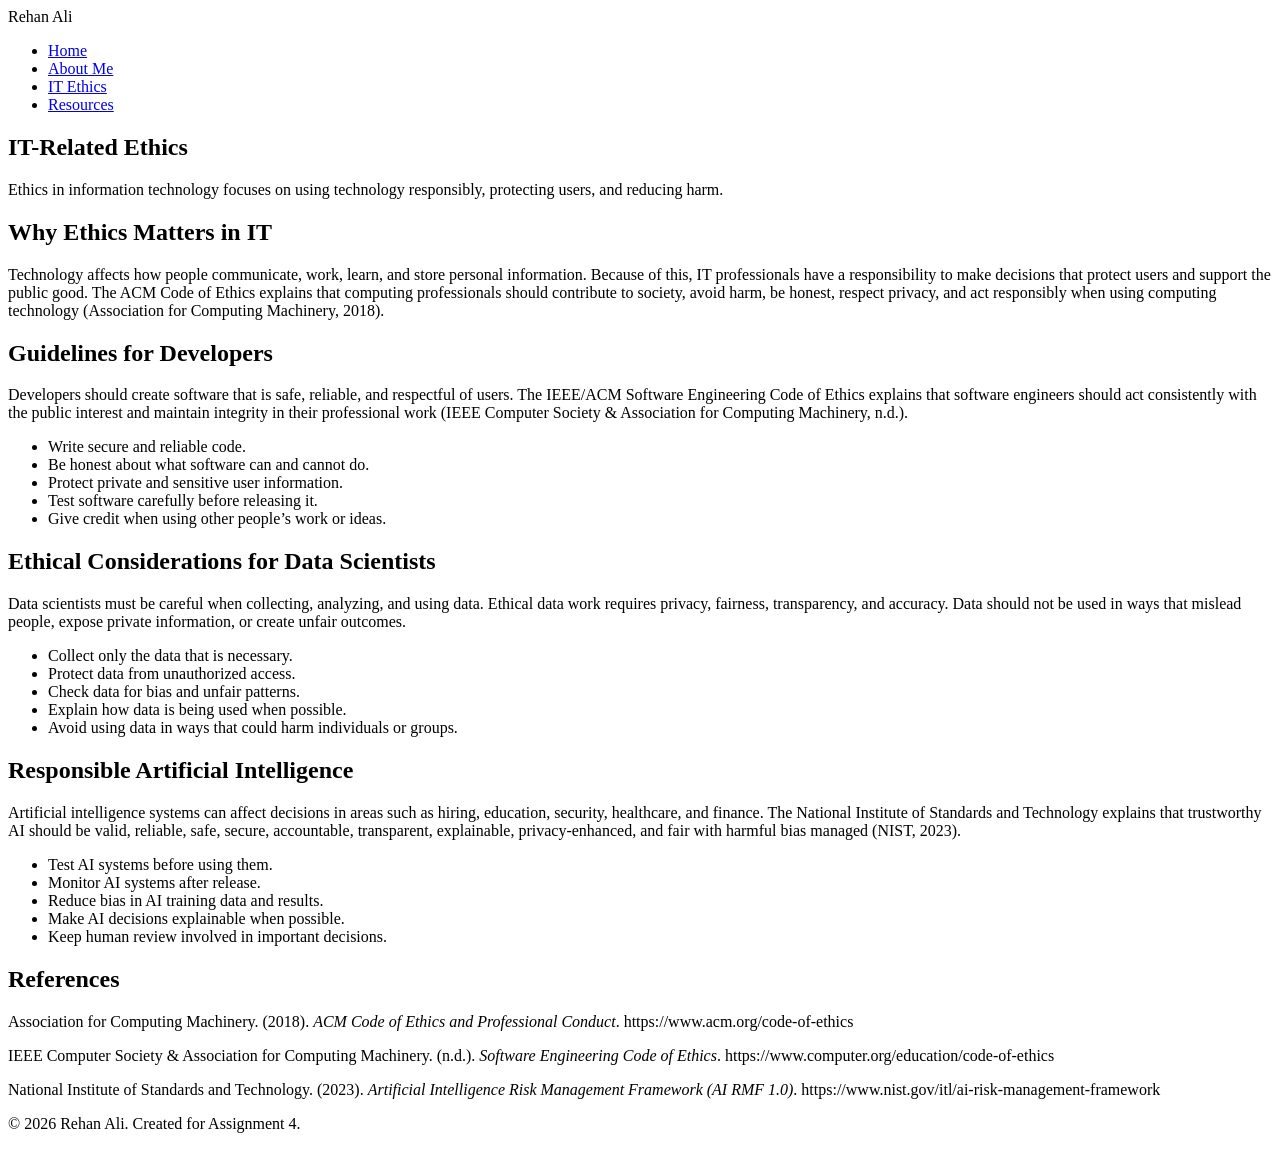
==== ethics.html @ 22eca8d2 "Add IT ethics page" ====
<!DOCTYPE html>
<html lang="en">
<head>
  <meta charset="UTF-8">
  <meta name="viewport" content="width=device-width, initial-scale=1.0">
  <title>Rehan Ali | IT Ethics</title>
  <link rel="stylesheet" href="style.css">
</head>
<body>

  <header>
    <nav class="navbar">
      <div class="logo">Rehan Ali</div>
      <ul class="nav-links">
        <li><a href="index.html">Home</a></li>
        <li><a href="about.html">About Me</a></li>
        <li><a href="ethics.html">IT Ethics</a></li>
        <li><a href="resources.html">Resources</a></li>
      </ul>
    </nav>
  </header>

  <main class="container">
    <section class="page-title">
      <h1>IT-Related Ethics</h1>
      <p>
        Ethics in information technology focuses on using technology responsibly,
        protecting users, and reducing harm.
      </p>
    </section>

    <section class="card">
      <h2>Why Ethics Matters in IT</h2>
      <p>
        Technology affects how people communicate, work, learn, and store personal information.
        Because of this, IT professionals have a responsibility to make decisions that protect
        users and support the public good. The ACM Code of Ethics explains that computing
        professionals should contribute to society, avoid harm, be honest, respect privacy,
        and act responsibly when using computing technology (Association for Computing Machinery, 2018).
      </p>
    </section>

    <section class="card">
      <h2>Guidelines for Developers</h2>
      <p>
        Developers should create software that is safe, reliable, and respectful of users.
        The IEEE/ACM Software Engineering Code of Ethics explains that software engineers
        should act consistently with the public interest and maintain integrity in their
        professional work (IEEE Computer Society & Association for Computing Machinery, n.d.).
      </p>

      <ul>
        <li>Write secure and reliable code.</li>
        <li>Be honest about what software can and cannot do.</li>
        <li>Protect private and sensitive user information.</li>
        <li>Test software carefully before releasing it.</li>
        <li>Give credit when using other people’s work or ideas.</li>
      </ul>
    </section>

    <section class="card">
      <h2>Ethical Considerations for Data Scientists</h2>
      <p>
        Data scientists must be careful when collecting, analyzing, and using data.
        Ethical data work requires privacy, fairness, transparency, and accuracy.
        Data should not be used in ways that mislead people, expose private information,
        or create unfair outcomes.
      </p>

      <ul>
        <li>Collect only the data that is necessary.</li>
        <li>Protect data from unauthorized access.</li>
        <li>Check data for bias and unfair patterns.</li>
        <li>Explain how data is being used when possible.</li>
        <li>Avoid using data in ways that could harm individuals or groups.</li>
      </ul>
    </section>

    <section class="card">
      <h2>Responsible Artificial Intelligence</h2>
      <p>
        Artificial intelligence systems can affect decisions in areas such as hiring,
        education, security, healthcare, and finance. The National Institute of Standards
        and Technology explains that trustworthy AI should be valid, reliable, safe, secure,
        accountable, transparent, explainable, privacy-enhanced, and fair with harmful bias
        managed (NIST, 2023).
      </p>

      <ul>
        <li>Test AI systems before using them.</li>
        <li>Monitor AI systems after release.</li>
        <li>Reduce bias in AI training data and results.</li>
        <li>Make AI decisions explainable when possible.</li>
        <li>Keep human review involved in important decisions.</li>
      </ul>
    </section>

    <section class="card references">
      <h2>References</h2>

      <p>
        Association for Computing Machinery. (2018).
        <em>ACM Code of Ethics and Professional Conduct</em>.
        https://www.acm.org/code-of-ethics
      </p>

      <p>
        IEEE Computer Society & Association for Computing Machinery. (n.d.).
        <em>Software Engineering Code of Ethics</em>.
        https://www.computer.org/education/code-of-ethics
      </p>

      <p>
        National Institute of Standards and Technology. (2023).
        <em>Artificial Intelligence Risk Management Framework (AI RMF 1.0)</em>.
        https://www.nist.gov/itl/ai-risk-management-framework
      </p>
    </section>
  </main>

  <footer>
    <p>&copy; 2026 Rehan Ali. Created for Assignment 4.</p>
  </footer>

</body>
</html>
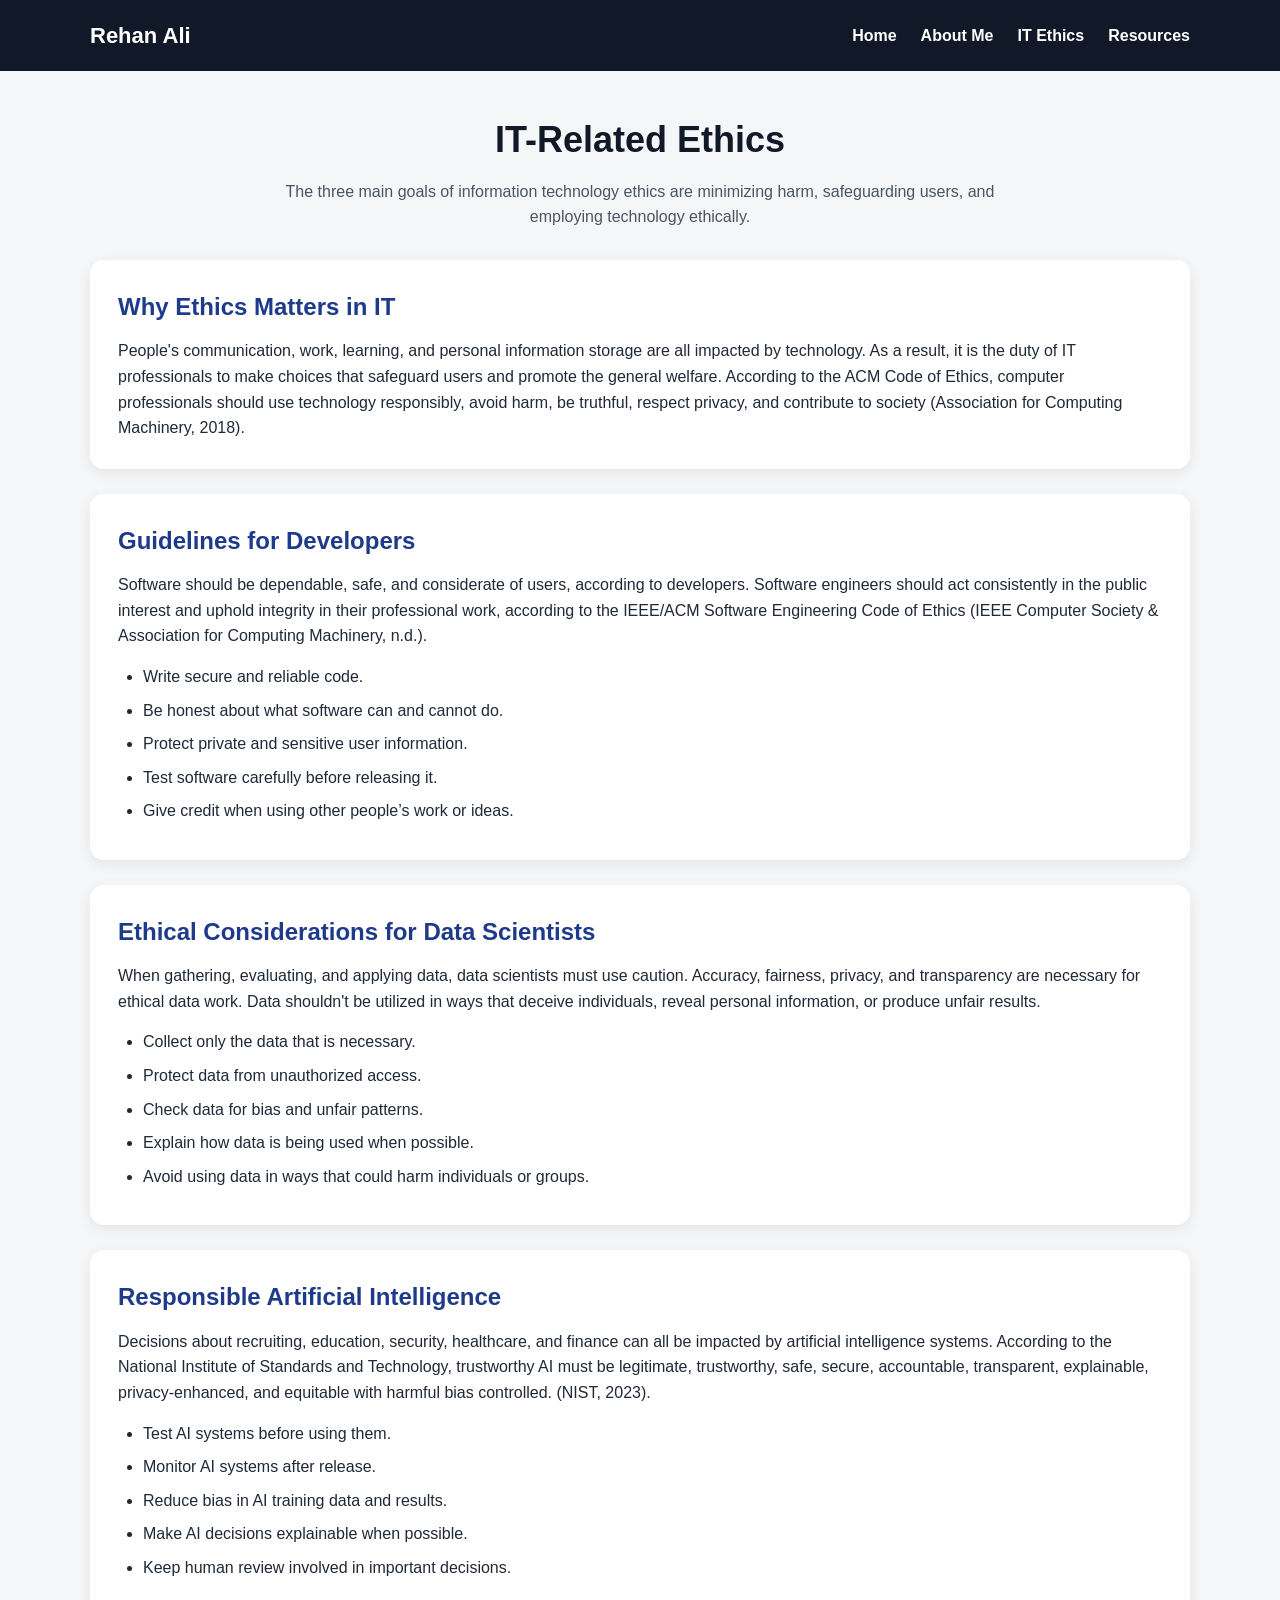
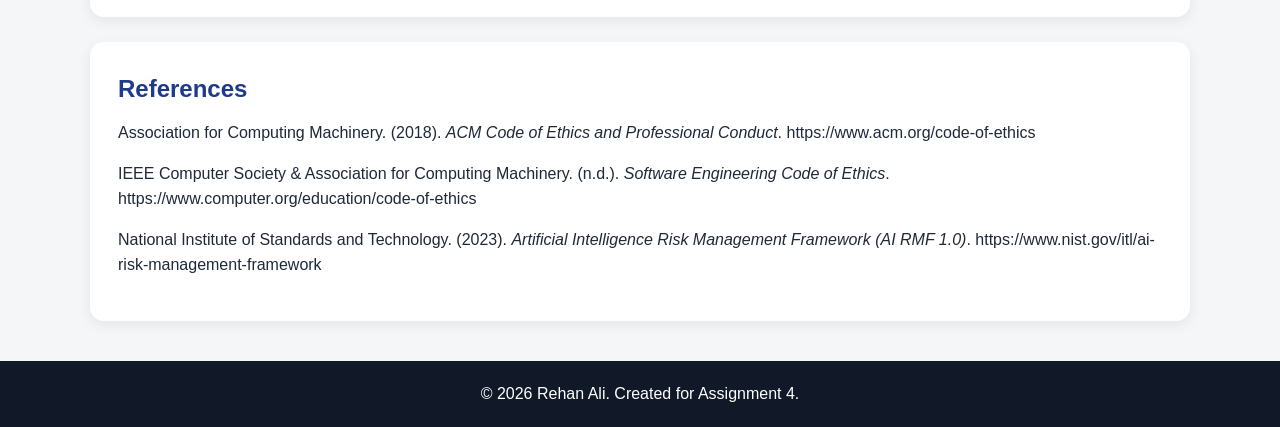
==== commit 3bf2bf35: "Update ethics.html" ====
--- a/ethics.html
+++ b/ethics.html
@@ -24,29 +24,28 @@
     <section class="page-title">
       <h1>IT-Related Ethics</h1>
       <p>
-        Ethics in information technology focuses on using technology responsibly,
-        protecting users, and reducing harm.
+        The three main goals of information technology ethics are minimizing harm,
+        safeguarding users, and employing technology ethically.
       </p>
     </section>
 
     <section class="card">
       <h2>Why Ethics Matters in IT</h2>
       <p>
-        Technology affects how people communicate, work, learn, and store personal information.
-        Because of this, IT professionals have a responsibility to make decisions that protect
-        users and support the public good. The ACM Code of Ethics explains that computing
-        professionals should contribute to society, avoid harm, be honest, respect privacy,
-        and act responsibly when using computing technology (Association for Computing Machinery, 2018).
+        People's communication, work, learning, and personal information storage are all impacted by technology. 
+        As a result, it is the duty of IT professionals to make choices that safeguard users and promote the general welfare. 
+        According to the ACM Code of Ethics, computer professionals should use technology responsibly, avoid harm, 
+        be truthful, respect privacy, and contribute to society (Association for Computing Machinery, 2018).
       </p>
     </section>
 
     <section class="card">
       <h2>Guidelines for Developers</h2>
       <p>
-        Developers should create software that is safe, reliable, and respectful of users.
-        The IEEE/ACM Software Engineering Code of Ethics explains that software engineers
-        should act consistently with the public interest and maintain integrity in their
-        professional work (IEEE Computer Society & Association for Computing Machinery, n.d.).
+        Software should be dependable, safe, and considerate of users, according to developers. 
+        Software engineers should act consistently in the public interest and uphold integrity in their 
+        professional work, according to the IEEE/ACM Software Engineering Code of Ethics 
+        (IEEE Computer Society & Association for Computing Machinery, n.d.).
       </p>
 
       <ul>
@@ -61,10 +60,10 @@
     <section class="card">
       <h2>Ethical Considerations for Data Scientists</h2>
       <p>
-        Data scientists must be careful when collecting, analyzing, and using data.
-        Ethical data work requires privacy, fairness, transparency, and accuracy.
-        Data should not be used in ways that mislead people, expose private information,
-        or create unfair outcomes.
+        When gathering, evaluating, and applying data, data scientists must use caution. 
+        Accuracy, fairness, privacy, and transparency are necessary for ethical data work. 
+        Data shouldn't be utilized in ways that deceive individuals, reveal personal information, 
+        or produce unfair results.
       </p>
 
       <ul>
@@ -79,11 +78,10 @@
     <section class="card">
       <h2>Responsible Artificial Intelligence</h2>
       <p>
-        Artificial intelligence systems can affect decisions in areas such as hiring,
-        education, security, healthcare, and finance. The National Institute of Standards
-        and Technology explains that trustworthy AI should be valid, reliable, safe, secure,
-        accountable, transparent, explainable, privacy-enhanced, and fair with harmful bias
-        managed (NIST, 2023).
+        Decisions about recruiting, education, security, healthcare, and finance can all be impacted 
+        by artificial intelligence systems. According to the National Institute of Standards and Technology, 
+        trustworthy AI must be legitimate, trustworthy, safe, secure, accountable, transparent, explainable, 
+        privacy-enhanced, and equitable with harmful bias controlled. (NIST, 2023).
       </p>
 
       <ul>
--- a/style.css
+++ b/style.css
@@ -0,0 +1,188 @@
+* {
+  margin: 0;
+  padding: 0;
+  box-sizing: border-box;
+}
+
+body {
+  font-family: Arial, Helvetica, sans-serif;
+  background-color: #f4f6f8;
+  color: #1f2937;
+  line-height: 1.6;
+}
+
+header {
+  background-color: #111827;
+  color: white;
+  padding: 18px 0;
+}
+
+.navbar {
+  width: 90%;
+  max-width: 1100px;
+  margin: auto;
+  display: flex;
+  justify-content: space-between;
+  align-items: center;
+}
+
+.logo {
+  font-size: 22px;
+  font-weight: bold;
+}
+
+.nav-links {
+  list-style: none;
+  display: flex;
+  gap: 24px;
+}
+
+.nav-links a {
+  color: white;
+  text-decoration: none;
+  font-weight: bold;
+}
+
+.nav-links a:hover {
+  color: #93c5fd;
+}
+
+.hero {
+  background: linear-gradient(135deg, #1e3a8a, #111827);
+  color: white;
+  text-align: center;
+  padding: 90px 20px;
+}
+
+.hero h1 {
+  font-size: 44px;
+  margin-bottom: 15px;
+}
+
+.hero p {
+  max-width: 750px;
+  margin: 0 auto 30px;
+  font-size: 18px;
+}
+
+.button {
+  display: inline-block;
+  background-color: white;
+  color: #1e3a8a;
+  padding: 12px 24px;
+  border-radius: 8px;
+  text-decoration: none;
+  font-weight: bold;
+}
+
+.button:hover {
+  background-color: #dbeafe;
+}
+
+.container {
+  width: 90%;
+  max-width: 1100px;
+  margin: 40px auto;
+}
+
+.page-title {
+  text-align: center;
+  margin-bottom: 30px;
+}
+
+.page-title h1 {
+  font-size: 36px;
+  color: #111827;
+}
+
+.page-title p {
+  max-width: 750px;
+  margin: 10px auto;
+  color: #4b5563;
+}
+
+.card {
+  background-color: white;
+  padding: 28px;
+  margin-bottom: 25px;
+  border-radius: 14px;
+  box-shadow: 0 4px 14px rgba(0, 0, 0, 0.07);
+}
+
+.card h2 {
+  color: #1e3a8a;
+  margin-bottom: 12px;
+}
+
+.card ul {
+  margin-top: 15px;
+  padding-left: 25px;
+}
+
+.card li {
+  margin-bottom: 8px;
+}
+
+.grid {
+  display: grid;
+  grid-template-columns: repeat(3, 1fr);
+  gap: 22px;
+  margin-top: 25px;
+}
+
+.mini-card {
+  background-color: white;
+  padding: 24px;
+  border-radius: 14px;
+  box-shadow: 0 4px 14px rgba(0, 0, 0, 0.07);
+}
+
+.mini-card h3 {
+  color: #1e3a8a;
+  margin-bottom: 10px;
+}
+
+.mini-card a {
+  display: inline-block;
+  margin-top: 15px;
+  color: #1e3a8a;
+  font-weight: bold;
+  text-decoration: none;
+}
+
+.mini-card a:hover {
+  text-decoration: underline;
+}
+
+.references p {
+  margin-bottom: 15px;
+}
+
+footer {
+  text-align: center;
+  background-color: #111827;
+  color: white;
+  padding: 20px;
+  margin-top: 40px;
+}
+
+@media (max-width: 768px) {
+  .navbar {
+    flex-direction: column;
+    gap: 15px;
+  }
+
+  .nav-links {
+    flex-direction: column;
+    text-align: center;
+    gap: 12px;
+  }
+
+  .hero h1 {
+    font-size: 32px;
+  }
+
+  .grid {
+    grid-template-columns: 1fr;
+  }
+}
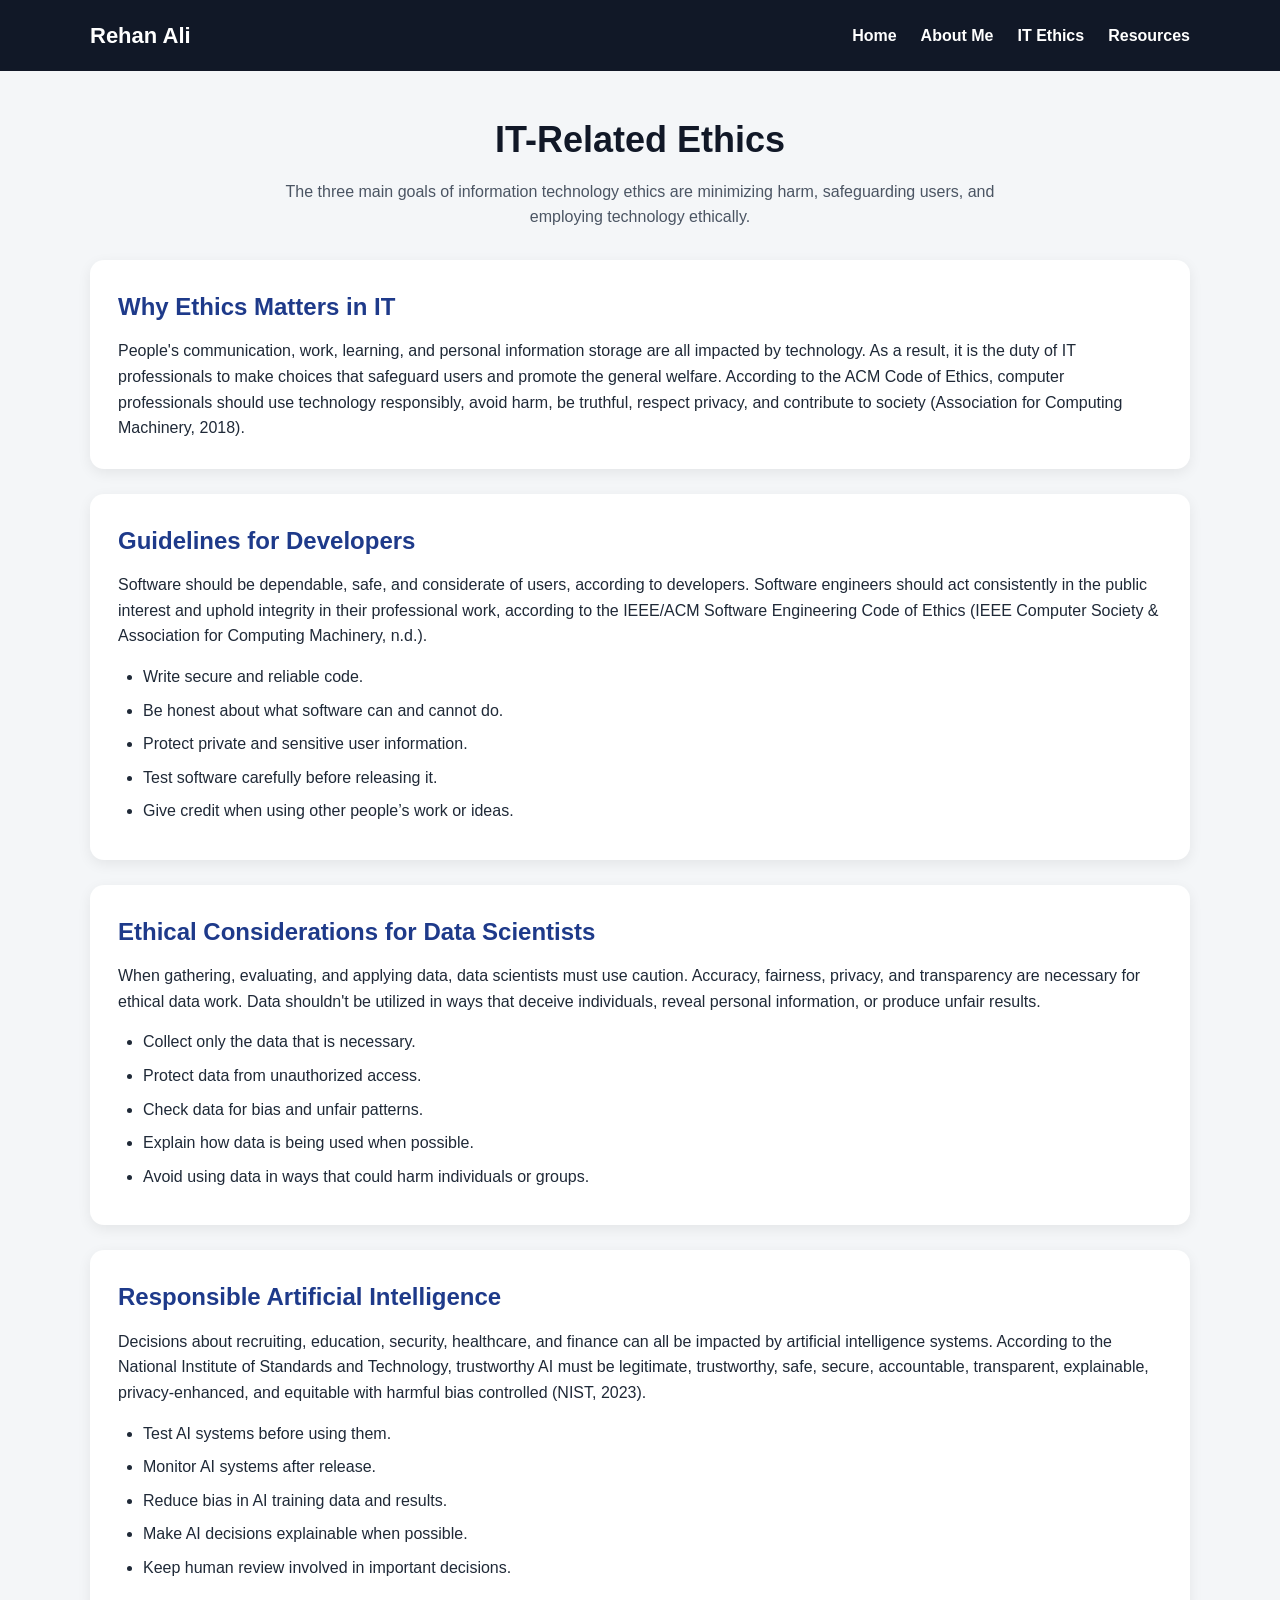
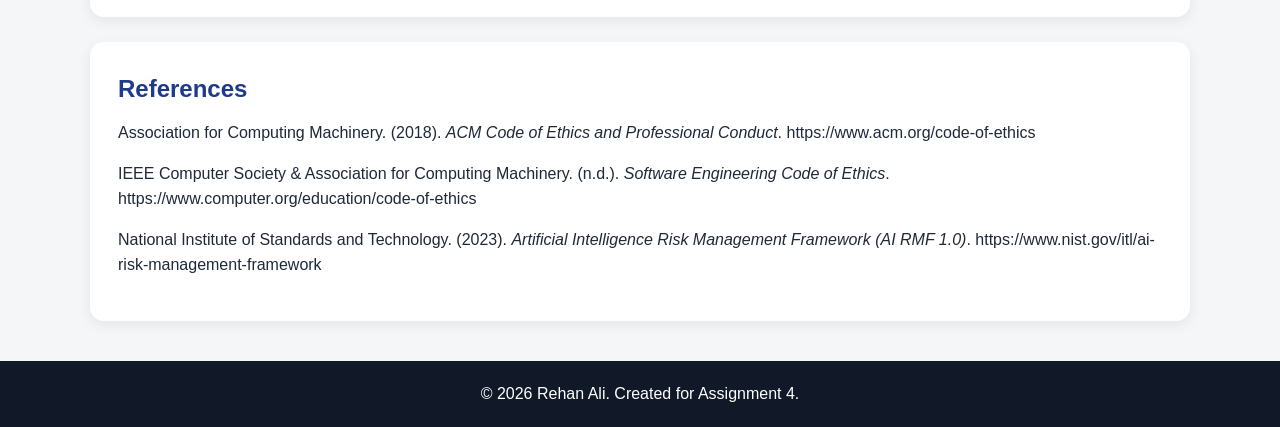
==== commit 2fd56373: "Update ethics.html" ====
--- a/ethics.html
+++ b/ethics.html
@@ -81,7 +81,7 @@
         Decisions about recruiting, education, security, healthcare, and finance can all be impacted 
         by artificial intelligence systems. According to the National Institute of Standards and Technology, 
         trustworthy AI must be legitimate, trustworthy, safe, secure, accountable, transparent, explainable, 
-        privacy-enhanced, and equitable with harmful bias controlled. (NIST, 2023).
+        privacy-enhanced, and equitable with harmful bias controlled (NIST, 2023).
       </p>
 
       <ul>
